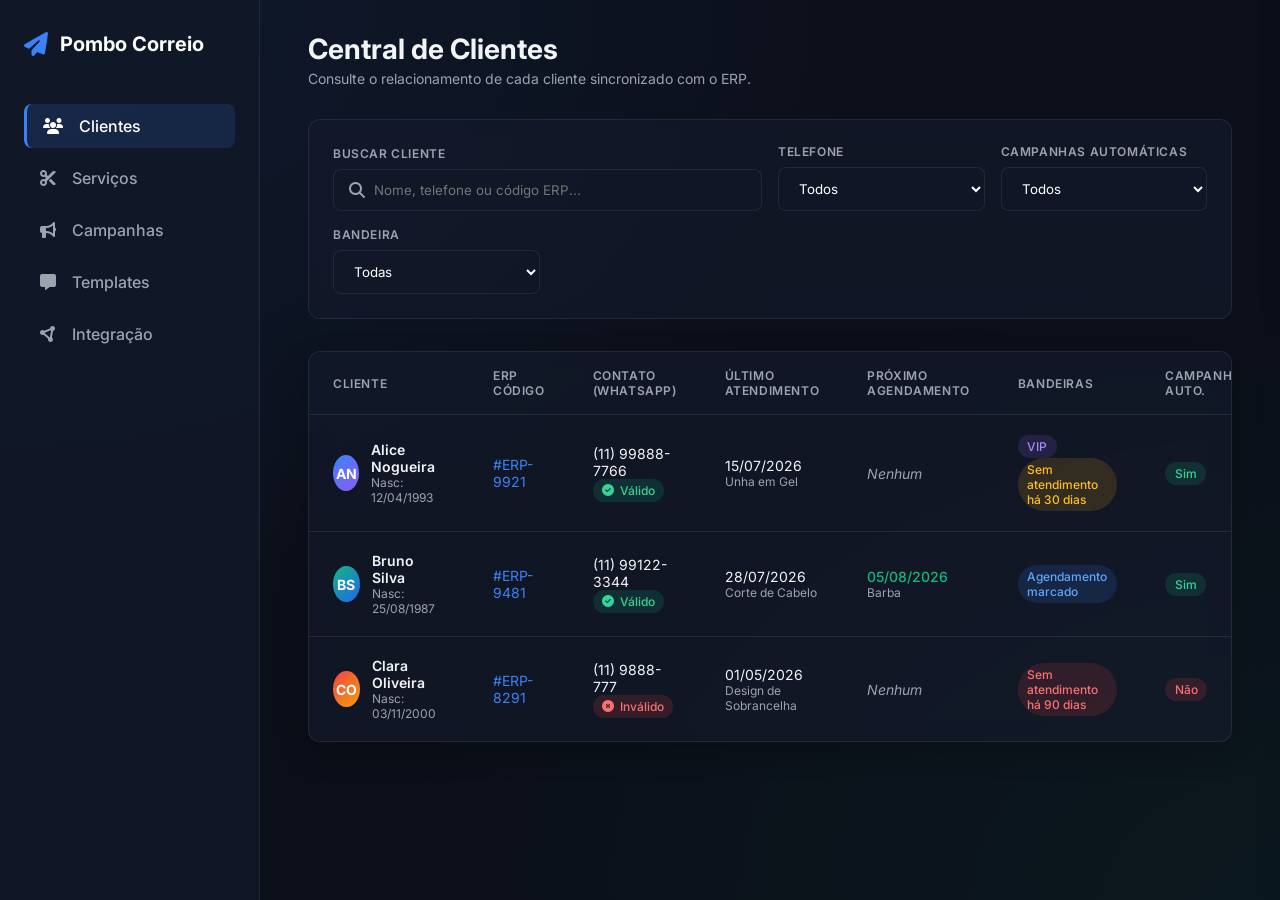
==== prototype.html @ d73f650d "feat: adiciona prototipo interativo da pagina de clientes" ====
<!DOCTYPE html>
<html lang="pt-BR">
<head>
    <meta charset="UTF-8">
    <meta name="viewport" content="width=device-width, initial-scale=1.0">
    <title>Pombo Correio - Clientes</title>
    <!-- Google Fonts: Inter -->
    <link rel="preconnect" href="https://fonts.googleapis.com">
    <link rel="preconnect" href="https://fonts.gstatic.com" crossorigin>
    <link href="https://fonts.googleapis.com/css2?family=Inter:wght@300;400;500;600;700&display=swap" rel="stylesheet">
    <!-- FontAwesome for Icons -->
    <link rel="stylesheet" href="https://cdnjs.cloudflare.com/ajax/libs/font-awesome/6.4.0/css/all.min.css">
    
    <style>
        :root {
            --bg-color: #0b0f19;
            --card-bg: rgba(22, 28, 45, 0.6);
            --card-border: rgba(255, 255, 255, 0.08);
            --text-primary: #f3f4f6;
            --text-secondary: #9ca3af;
            --accent-color: #3b82f6;
            --accent-hover: #2563eb;
            --success-color: #10b981;
            --warning-color: #f59e0b;
            --danger-color: #ef4444;
            --sidebar-width: 260px;
        }

        * {
            margin: 0;
            padding: 0;
            box-sizing: border-box;
            font-family: 'Inter', sans-serif;
        }

        body {
            background-color: var(--bg-color);
            color: var(--text-primary);
            min-height: 100vh;
            display: flex;
            overflow-x: hidden;
            background-image: 
                radial-gradient(at 0% 0%, rgba(59, 130, 246, 0.1) 0px, transparent 50%),
                radial-gradient(at 100% 100%, rgba(16, 185, 129, 0.05) 0px, transparent 50%);
        }

        /* Sidebar Styling */
        aside {
            width: var(--sidebar-width);
            background: rgba(17, 24, 39, 0.95);
            border-right: 1px solid var(--card-border);
            display: flex;
            flex-direction: column;
            padding: 2rem 1.5rem;
            position: fixed;
            height: 100vh;
            z-index: 100;
        }

        .logo {
            display: flex;
            align-items: center;
            gap: 0.75rem;
            font-size: 1.25rem;
            font-weight: 700;
            color: #fff;
            margin-bottom: 3rem;
        }

        .logo i {
            color: var(--accent-color);
            font-size: 1.5rem;
            animation: float 3s ease-in-out infinite;
        }

        @keyframes float {
            0%, 100% { transform: translateY(0); }
            50% { transform: translateY(-5px); }
        }

        .menu-items {
            list-style: none;
            display: flex;
            flex-direction: column;
            gap: 0.5rem;
        }

        .menu-items li a {
            display: flex;
            align-items: center;
            gap: 1rem;
            color: var(--text-secondary);
            text-decoration: none;
            padding: 0.75rem 1rem;
            border-radius: 8px;
            font-weight: 500;
            transition: all 0.3s ease;
        }

        .menu-items li.active a, .menu-items li a:hover {
            color: #fff;
            background: rgba(59, 130, 246, 0.15);
            border-left: 3px solid var(--accent-color);
        }

        /* Main Content Styling */
        main {
            margin-left: var(--sidebar-width);
            flex: 1;
            padding: 2rem 3rem;
            max-width: 1600px;
            width: calc(100% - var(--sidebar-width));
        }

        header {
            display: flex;
            justify-content: space-between;
            align-items: center;
            margin-bottom: 2rem;
        }

        h1 {
            font-size: 1.75rem;
            font-weight: 700;
        }

        .subtitle {
            font-size: 0.875rem;
            color: var(--text-secondary);
            margin-top: 0.25rem;
        }

        /* Dashboard Cards / Filters */
        .filter-section {
            background: var(--card-bg);
            border: 1px solid var(--card-border);
            border-radius: 12px;
            padding: 1.5rem;
            margin-bottom: 2rem;
            backdrop-filter: blur(10px);
        }

        .filter-grid {
            display: grid;
            grid-template-columns: repeat(auto-fit, minmax(200px, 1fr));
            gap: 1rem;
            align-items: end;
        }

        .form-group {
            display: flex;
            flex-direction: column;
            gap: 0.5rem;
        }

        .form-group label {
            font-size: 0.75rem;
            font-weight: 600;
            color: var(--text-secondary);
            text-transform: uppercase;
            letter-spacing: 0.05em;
        }

        .search-input {
            position: relative;
        }

        .search-input i {
            position: absolute;
            left: 1rem;
            top: 50%;
            transform: translateY(-50%);
            color: var(--text-secondary);
        }

        .search-input input {
            padding-left: 2.5rem;
        }

        input, select {
            width: 100%;
            background: rgba(17, 24, 39, 0.6);
            border: 1px solid var(--card-border);
            color: #fff;
            padding: 0.75rem 1rem;
            border-radius: 8px;
            outline: none;
            transition: border-color 0.3s;
        }

        input:focus, select:focus {
            border-color: var(--accent-color);
        }

        /* Client Table */
        .table-container {
            background: var(--card-bg);
            border: 1px solid var(--card-border);
            border-radius: 12px;
            overflow: hidden;
            backdrop-filter: blur(10px);
            box-shadow: 0 10px 30px rgba(0, 0, 0, 0.2);
            transition: all 0.3s ease;
        }

        table {
            width: 100%;
            border-collapse: collapse;
            text-align: left;
        }

        th {
            background: rgba(17, 24, 39, 0.4);
            padding: 1rem 1.5rem;
            font-size: 0.75rem;
            font-weight: 600;
            color: var(--text-secondary);
            text-transform: uppercase;
            letter-spacing: 0.05em;
            border-bottom: 1px solid var(--card-border);
        }

        td {
            padding: 1.25rem 1.5rem;
            border-bottom: 1px solid var(--card-border);
            font-size: 0.875rem;
            vertical-align: middle;
        }

        tr:last-child td {
            border-bottom: none;
        }

        tr.clickable-row {
            cursor: pointer;
            transition: background 0.2s;
        }

        tr.clickable-row:hover {
            background: rgba(255, 255, 255, 0.02);
        }

        .client-name-cell {
            display: flex;
            align-items: center;
            gap: 0.75rem;
        }

        .avatar {
            width: 36px;
            height: 36px;
            border-radius: 50%;
            background: linear-gradient(135deg, var(--accent-color), #8b5cf6);
            display: flex;
            align-items: center;
            justify-content: center;
            font-weight: 700;
            color: #fff;
            font-size: 0.875rem;
        }

        /* Badges */
        .badge {
            display: inline-flex;
            align-items: center;
            gap: 0.35rem;
            padding: 0.25rem 0.6rem;
            border-radius: 9999px;
            font-size: 0.75rem;
            font-weight: 500;
        }

        .badge-success { background: rgba(16, 185, 129, 0.15); color: #34d399; }
        .badge-warning { background: rgba(245, 158, 11, 0.15); color: #fbbf24; }
        .badge-danger { background: rgba(239, 68, 68, 0.15); color: #f87171; }
        .badge-info { background: rgba(59, 130, 246, 0.15); color: #60a5fa; }
        .badge-purple { background: rgba(139, 92, 246, 0.15); color: #a78bfa; }

        /* Detail View / Panel Overlay */
        .detail-overlay {
            position: fixed;
            top: 0;
            right: -800px;
            width: 750px;
            height: 100vh;
            background: rgba(15, 23, 42, 0.98);
            border-left: 1px solid var(--card-border);
            box-shadow: -10px 0 40px rgba(0, 0, 0, 0.5);
            z-index: 200;
            transition: right 0.4s cubic-bezier(0.16, 1, 0.3, 1);
            display: flex;
            flex-direction: column;
            backdrop-filter: blur(15px);
        }

        .detail-overlay.open {
            right: 0;
        }

        .detail-header {
            padding: 2rem;
            border-bottom: 1px solid var(--card-border);
            display: flex;
            justify-content: space-between;
            align-items: flex-start;
        }

        .close-btn {
            background: none;
            border: none;
            color: var(--text-secondary);
            font-size: 1.5rem;
            cursor: pointer;
            transition: color 0.3s;
        }

        .close-btn:hover {
            color: #fff;
        }

        .detail-body {
            flex: 1;
            overflow-y: auto;
            padding: 2rem;
            display: flex;
            flex-direction: column;
            gap: 2rem;
        }

        /* Detail layout blocks */
        .card-grid-2 {
            display: grid;
            grid-template-columns: 1fr 1fr;
            gap: 1rem;
        }

        .detail-card {
            background: rgba(255, 255, 255, 0.02);
            border: 1px solid var(--card-border);
            border-radius: 10px;
            padding: 1.25rem;
        }

        .detail-card h3 {
            font-size: 0.875rem;
            color: var(--text-secondary);
            margin-bottom: 0.75rem;
            text-transform: uppercase;
            letter-spacing: 0.05em;
            display: flex;
            align-items: center;
            gap: 0.5rem;
        }

        .detail-card .value {
            font-size: 1.1rem;
            font-weight: 600;
        }

        .detail-card .sub-value {
            font-size: 0.8rem;
            color: var(--text-secondary);
            margin-top: 0.25rem;
        }

        /* Timeline styling */
        .timeline {
            position: relative;
            padding-left: 2rem;
            margin-top: 1rem;
        }

        .timeline::before {
            content: '';
            position: absolute;
            left: 7px;
            top: 0;
            bottom: 0;
            width: 2px;
            background: var(--card-border);
        }

        .timeline-item {
            position: relative;
            margin-bottom: 1.5rem;
        }

        .timeline-item::before {
            content: '';
            position: absolute;
            left: -29px;
            top: 4px;
            width: 16px;
            height: 16px;
            border-radius: 50%;
            background: var(--bg-color);
            border: 3px solid var(--accent-color);
        }

        .timeline-item.erp::before {
            border-color: var(--success-color);
        }

        .timeline-item.whatsapp::before {
            border-color: #25d366;
        }

        .timeline-time {
            font-size: 0.75rem;
            color: var(--text-secondary);
            margin-bottom: 0.25rem;
        }

        .timeline-title {
            font-size: 0.875rem;
            font-weight: 600;
        }

        .timeline-desc {
            font-size: 0.825rem;
            color: var(--text-secondary);
            margin-top: 0.25rem;
        }

        /* Switch for settings */
        .switch-container {
            display: flex;
            align-items: center;
            justify-content: space-between;
            background: rgba(59, 130, 246, 0.05);
            border: 1px solid rgba(59, 130, 246, 0.2);
            padding: 1rem;
            border-radius: 8px;
        }

        .switch {
            position: relative;
            display: inline-block;
            width: 50px;
            height: 26px;
        }

        .switch input {
            opacity: 0;
            width: 0;
            height: 0;
        }

        .slider {
            position: absolute;
            cursor: pointer;
            top: 0;
            left: 0;
            right: 0;
            bottom: 0;
            background-color: rgba(255, 255, 255, 0.2);
            transition: .4s;
            border-radius: 34px;
        }

        .slider:before {
            position: absolute;
            content: "";
            height: 18px;
            width: 18px;
            left: 4px;
            bottom: 4px;
            background-color: white;
            transition: .4s;
            border-radius: 50%;
        }

        input:checked + .slider {
            background-color: var(--accent-color);
        }

        input:checked + .slider:before {
            transform: translateX(24px);
        }

        /* Manual Flag Tag Area */
        .flag-tag-container {
            display: flex;
            flex-wrap: wrap;
            gap: 0.5rem;
            margin-top: 0.5rem;
        }

        .flag-tag {
            background: rgba(255, 255, 255, 0.05);
            border: 1px solid var(--card-border);
            border-radius: 4px;
            padding: 0.25rem 0.5rem;
            font-size: 0.75rem;
            display: flex;
            align-items: center;
            gap: 0.35rem;
        }

        .flag-tag button {
            background: none;
            border: none;
            color: var(--text-secondary);
            cursor: pointer;
        }

        .flag-tag button:hover {
            color: var(--danger-color);
        }

        .add-flag-btn {
            background: transparent;
            border: 1px dashed var(--accent-color);
            color: var(--accent-color);
            padding: 0.25rem 0.5rem;
            border-radius: 4px;
            font-size: 0.75rem;
            cursor: pointer;
            transition: all 0.3s;
        }

        .add-flag-btn:hover {
            background: rgba(59, 130, 246, 0.1);
        }

        /* Overlay blur filter backdrop when open */
        .backdrop {
            position: fixed;
            top: 0;
            left: 0;
            width: 100vw;
            height: 100vh;
            background: rgba(0, 0, 0, 0.5);
            backdrop-filter: blur(4px);
            z-index: 150;
            display: none;
        }

        .backdrop.active {
            display: block;
        }

        /* Modal encerramento de campanha */
        .modal {
            position: fixed;
            top: 50%;
            left: 50%;
            transform: translate(-50%, -50%) scale(0.9);
            background: #111827;
            border: 1px solid var(--card-border);
            border-radius: 12px;
            padding: 2rem;
            width: 450px;
            z-index: 300;
            display: none;
            box-shadow: 0 20px 50px rgba(0,0,0,0.5);
            transition: all 0.3s ease;
        }

        .modal.open {
            display: block;
            transform: translate(-50%, -50%) scale(1);
        }

        .modal-buttons {
            display: flex;
            justify-content: flex-end;
            gap: 1rem;
            margin-top: 1.5rem;
        }

        .btn {
            padding: 0.6rem 1.2rem;
            border-radius: 6px;
            font-weight: 500;
            cursor: pointer;
            border: none;
        }

        .btn-secondary {
            background: rgba(255,255,255,0.05);
            color: #fff;
        }

        .btn-primary {
            background: var(--accent-color);
            color: #fff;
        }

        .btn-primary:hover {
            background: var(--accent-hover);
        }

        .btn-danger {
            background: var(--danger-color);
            color: #fff;
        }
    </style>
</head>
<body>

    <!-- SIDEBAR -->
    <aside>
        <div class="logo">
            <i class="fa-solid fa-paper-plane"></i>
            <span>Pombo Correio</span>
        </div>
        <ul class="menu-items">
            <li class="active"><a href="#"><i class="fa-solid fa-users"></i>Clientes</a></li>
            <li><a href="#"><i class="fa-solid fa-cut"></i>Serviços</a></li>
            <li><a href="#"><i class="fa-solid fa-bullhorn"></i>Campanhas</a></li>
            <li><a href="#"><i class="fa-solid fa-message"></i>Templates</a></li>
            <li><a href="#"><i class="fa-solid fa-circle-nodes"></i>Integração</a></li>
        </ul>
    </aside>

    <!-- MAIN BODY -->
    <main>
        <header>
            <div>
                <h1>Central de Clientes</h1>
                <div class="subtitle">Consulte o relacionamento de cada cliente sincronizado com o ERP.</div>
            </div>
        </header>

        <!-- FILTERS -->
        <section class="filter-section">
            <div class="filter-grid">
                <div class="form-group" style="grid-column: span 2;">
                    <label>Buscar Cliente</label>
                    <div class="search-input">
                        <i class="fa-solid fa-magnifying-glass"></i>
                        <input type="text" id="searchInput" placeholder="Nome, telefone ou código ERP..." onkeyup="filterTable()">
                    </div>
                </div>
                <div class="form-group">
                    <label>Telefone</label>
                    <select id="phoneFilter" onchange="filterTable()">
                        <option value="all">Todos</option>
                        <option value="valid">Válido</option>
                        <option value="invalid">Formato inválido</option>
                        <option value="missing">Ausente</option>
                    </select>
                </div>
                <div class="form-group">
                    <label>Campanhas Automáticas</label>
                    <select id="campaignsFilter" onchange="filterTable()">
                        <option value="all">Todos</option>
                        <option value="allow">Sim (Autorizado)</option>
                        <option value="block">Não (Bloqueado)</option>
                    </select>
                </div>
                <div class="form-group">
                    <label>Bandeira</label>
                    <select id="tagFilter" onchange="filterTable()">
                        <option value="all">Todas</option>
                        <option value="VIP">VIP (Manual)</option>
                        <option value="Agendamento marcado">Agendamento marcado</option>
                        <option value="Sem atendimento há 30 dias">Inativo (30 dias)</option>
                        <option value="Sem atendimento há 90 dias">Inativo (90 dias)</option>
                    </select>
                </div>
            </div>
        </section>

        <!-- TABLE -->
        <section class="table-container">
            <table>
                <thead>
                    <tr>
                        <th>Cliente</th>
                        <th>ERP Código</th>
                        <th>Contato (WhatsApp)</th>
                        <th>Último Atendimento</th>
                        <th>Próximo Agendamento</th>
                        <th>Bandeiras</th>
                        <th>Campanhas Auto.</th>
                    </tr>
                </thead>
                <tbody id="clientTableBody">
                    <!-- Client Row 1 -->
                    <tr class="clickable-row" onclick="openDetails('c1')" data-phone="valid" data-campaigns="allow" data-tags="VIP,Sem atendimento há 30 dias">
                        <td>
                            <div class="client-name-cell">
                                <div class="avatar">AN</div>
                                <div>
                                    <div style="font-weight: 600;">Alice Nogueira</div>
                                    <div style="font-size: 0.75rem; color: var(--text-secondary);">Nasc: 12/04/1993</div>
                                </div>
                            </div>
                        </td>
                        <td><code style="color: var(--accent-color);">#ERP-9921</code></td>
                        <td>
                            <div>(11) 99888-7766</div>
                            <span class="badge badge-success"><i class="fa-solid fa-circle-check"></i> Válido</span>
                        </td>
                        <td>
                            <div>15/07/2026</div>
                            <div style="font-size: 0.75rem; color: var(--text-secondary);">Unha em Gel</div>
                        </td>
                        <td>
                            <span style="color: var(--text-secondary); font-style: italic;">Nenhum</span>
                        </td>
                        <td>
                            <span class="badge badge-purple">VIP</span>
                            <span class="badge badge-warning">Sem atendimento há 30 dias</span>
                        </td>
                        <td>
                            <span class="badge badge-success">Sim</span>
                        </td>
                    </tr>

                    <!-- Client Row 2 -->
                    <tr class="clickable-row" onclick="openDetails('c2')" data-phone="valid" data-campaigns="allow" data-tags="Agendamento marcado">
                        <td>
                            <div class="client-name-cell">
                                <div class="avatar" style="background: linear-gradient(135deg, var(--success-color), #2563eb);">BS</div>
                                <div>
                                    <div style="font-weight: 600;">Bruno Silva</div>
                                    <div style="font-size: 0.75rem; color: var(--text-secondary);">Nasc: 25/08/1987</div>
                                </div>
                            </div>
                        </td>
                        <td><code style="color: var(--accent-color);">#ERP-9481</code></td>
                        <td>
                            <div>(11) 99122-3344</div>
                            <span class="badge badge-success"><i class="fa-solid fa-circle-check"></i> Válido</span>
                        </td>
                        <td>
                            <div>28/07/2026</div>
                            <div style="font-size: 0.75rem; color: var(--text-secondary);">Corte de Cabelo</div>
                        </td>
                        <td>
                            <div style="font-weight: 500; color: var(--success-color);">05/08/2026</div>
                            <div style="font-size: 0.75rem; color: var(--text-secondary);">Barba</div>
                        </td>
                        <td>
                            <span class="badge badge-info">Agendamento marcado</span>
                        </td>
                        <td>
                            <span class="badge badge-success">Sim</span>
                        </td>
                    </tr>

                    <!-- Client Row 3 -->
                    <tr class="clickable-row" onclick="openDetails('c3')" data-phone="invalid" data-campaigns="block" data-tags="Sem atendimento há 90 dias">
                        <td>
                            <div class="client-name-cell">
                                <div class="avatar" style="background: linear-gradient(135deg, var(--danger-color), #f59e0b);">CO</div>
                                <div>
                                    <div style="font-weight: 600;">Clara Oliveira</div>
                                    <div style="font-size: 0.75rem; color: var(--text-secondary);">Nasc: 03/11/2000</div>
                                </div>
                            </div>
                        </td>
                        <td><code style="color: var(--accent-color);">#ERP-8291</code></td>
                        <td>
                            <div>(11) 9888-777</div>
                            <span class="badge badge-danger"><i class="fa-solid fa-circle-xmark"></i> Inválido</span>
                        </td>
                        <td>
                            <div>01/05/2026</div>
                            <div style="font-size: 0.75rem; color: var(--text-secondary);">Design de Sobrancelha</div>
                        </td>
                        <td>
                            <span style="color: var(--text-secondary); font-style: italic;">Nenhum</span>
                        </td>
                        <td>
                            <span class="badge badge-danger">Sem atendimento há 90 dias</span>
                        </td>
                        <td>
                            <span class="badge badge-danger">Não</span>
                        </td>
                    </tr>
                </tbody>
            </table>
        </section>
    </main>

    <!-- BACKDROP FOR DETAILS PANEL -->
    <div class="backdrop" id="panelBackdrop" onclick="closeDetails()"></div>

    <!-- DETAIL PANEL (CLIENT SHEET) -->
    <div class="detail-overlay" id="detailOverlay">
        <div class="detail-header">
            <div>
                <span class="badge badge-info" id="detailErpCode" style="margin-bottom: 0.5rem; font-family: monospace;">#ERP-9921</span>
                <h2 id="detailName" style="font-size: 1.5rem; font-weight: 700; color: #fff;">Alice Nogueira</h2>
                <div style="display: flex; gap: 1rem; align-items: center; margin-top: 0.5rem;">
                    <span id="detailPhoneContainer">
                        <i class="fa-solid fa-phone" style="color: var(--text-secondary); font-size: 0.85rem; margin-right: 0.25rem;"></i>
                        <span id="detailPhone" style="font-size: 0.875rem;">(11) 99888-7766</span>
                    </span>
                    <span id="detailPhoneStatus" class="badge badge-success">Válido</span>
                </div>
            </div>
            <button class="close-btn" onclick="closeDetails()">&times;</button>
        </div>

        <div class="detail-body">
            <!-- Settings Block -->
            <div class="switch-container">
                <div>
                    <div style="font-weight: 600;">Receber campanhas automáticas</div>
                    <div style="font-size: 0.75rem; color: var(--text-secondary);">Se desativado, o cliente é removido e bloqueado de qualquer campanha.</div>
                </div>
                <label class="switch">
                    <input type="checkbox" id="allowCampaignsSwitch" onchange="toggleCampaignsPermission()">
                    <span class="slider"></span>
                </label>
            </div>

            <!-- Profile Info Grid -->
            <div class="card-grid-2">
                <div class="detail-card">
                    <h3><i class="fa-regular fa-envelope"></i> E-mail</h3>
                    <div class="value" id="detailEmail" style="font-size: 0.95rem;">alice@email.com</div>
                </div>
                <div class="detail-card">
                    <h3><i class="fa-regular fa-calendar"></i> Nascimento</h3>
                    <div class="value" id="detailBirthDate">12/04/1993</div>
                </div>
            </div>

            <!-- Relationship Summary -->
            <div class="detail-card">
                <h3><i class="fa-solid fa-chart-line"></i> Resumo de Relacionamento</h3>
                <div class="card-grid-2" style="margin-top: 0.5rem;">
                    <div>
                        <div class="sub-value">Último Atendimento</div>
                        <div class="value" id="detailLastService" style="font-size: 1rem; margin-top: 0.25rem;">15/07/2026</div>
                        <div class="sub-value" id="detailLastServiceName">Unha em Gel</div>
                    </div>
                    <div>
                        <div class="sub-value">Próximo Agendamento</div>
                        <div class="value" id="detailNextAppointment" style="font-size: 1rem; margin-top: 0.25rem; color: var(--success-color);">Nenhum</div>
                    </div>
                </div>
            </div>

            <!-- Flags (Bandeiras) -->
            <div class="detail-card">
                <h3><i class="fa-solid fa-tags"></i> Bandeiras Aplicadas</h3>
                <div style="margin-top: 0.5rem;">
                    <div class="sub-value">Automáticas (calculadas pelo ERP)</div>
                    <div class="flag-tag-container" id="automaticFlagsContainer" style="margin-top: 0.25rem; margin-bottom: 0.75rem;">
                        <!-- Auto tags go here -->
                    </div>
                    <div class="sub-value">Manuais (gerenciadas pelo painel)</div>
                    <div class="flag-tag-container" style="margin-top: 0.25rem;">
                        <span id="manualFlagsContainer" style="display: inline-flex; gap: 0.5rem; flex-wrap: wrap;">
                            <!-- Manual tags go here -->
                        </span>
                        <button class="add-flag-btn" onclick="addManualFlagPrompt()">+ Adicionar</button>
                    </div>
                </div>
            </div>

            <!-- Active & Finished Campaigns -->
            <div class="detail-card">
                <h3><i class="fa-solid fa-bullhorn"></i> Campanhas e Automações</h3>
                <div style="margin-top: 0.75rem;">
                    <div style="font-size: 0.8rem; font-weight: 600; color: var(--text-secondary); margin-bottom: 0.5rem;">EM ANDAMENTO</div>
                    <div id="activeCampaignsList">
                        <!-- Campaign elements -->
                    </div>

                    <div style="font-size: 0.8rem; font-weight: 600; color: var(--text-secondary); margin-top: 1.25rem; margin-bottom: 0.5rem;">HISTÓRICO / ENCERRADAS</div>
                    <div id="finishedCampaignsList">
                        <!-- Finished campaigns -->
                    </div>
                </div>
            </div>

            <!-- Timeline -->
            <div class="detail-card">
                <h3><i class="fa-solid fa-clock-rotate-left"></i> Timeline de Eventos</h3>
                <div class="timeline" id="timelineContainer">
                    <!-- Timeline items go here -->
                </div>
            </div>
            
            <!-- Sync Metadata -->
            <div style="text-align: center; color: var(--text-secondary); font-size: 0.75rem; margin-top: 1rem; border-top: 1px solid var(--card-border); padding-top: 1rem;">
                <i class="fa-solid fa-arrows-rotate"></i> Dados sincronizados do ERP em: <span id="detailSyncTime">28/07/2026 às 14:30</span>
            </div>
        </div>
    </div>

    <!-- STOP CAMPAIGN MODAL (REASON) -->
    <div class="modal" id="campaignStopModal">
        <h3 style="margin-bottom: 0.5rem;"><i class="fa-solid fa-circle-exclamation" style="color: var(--danger-color);"></i> Encerrar Participação</h3>
        <p style="font-size: 0.85rem; color: var(--text-secondary); margin-bottom: 1rem;">Informe o motivo para interromper a participação do cliente nesta campanha:</p>
        
        <div class="form-group" style="margin-bottom: 1rem;">
            <label>Motivo</label>
            <select id="stopReasonSelect" onchange="toggleOtherReasonInput()">
                <option value="Cliente solicitou interrupção">Cliente solicitou interrupção</option>
                <option value="Contato realizado por outro canal">Contato realizado por outro canal</option>
                <option value="Campanha não se aplica mais">Campanha não se aplica mais</option>
                <option value="Cadastro incorreto no ERP">Cadastro incorreto no ERP</option>
                <option value="Outro">Outro motivo...</option>
            </select>
        </div>

        <div class="form-group" id="otherReasonGroup" style="display: none; margin-bottom: 1rem;">
            <label>Especifique o Motivo</label>
            <input type="text" id="otherReasonInput" placeholder="Descreva brevemente o motivo...">
        </div>

        <div class="modal-buttons">
            <button class="btn btn-secondary" onclick="closeStopCampaignModal()">Cancelar</button>
            <button class="btn btn-danger" onclick="confirmStopCampaign()">Encerrar Participação</button>
        </div>
    </div>

    <script>
        // Mock Database of Clients for Details View
        const clientsData = {
            c1: {
                id: 'c1',
                name: 'Alice Nogueira',
                erpCode: '#ERP-9921',
                phone: '(11) 99888-7766',
                phoneStatus: 'valid',
                email: 'alice.nogueira@gmail.com',
                birthDate: '12/04/1993',
                allowCampaigns: true,
                lastService: '15/07/2026',
                lastServiceName: 'Unha em Gel',
                nextAppointment: null,
                automaticFlags: ['Sem atendimento há 30 dias'],
                manualFlags: ['VIP'],
                syncTime: '02/08/2026 às 12:00',
                activeCampaigns: [
                    { id: 'camp1', name: 'Pós-venda Unha', step: '2 de 3', nextAction: 'Lembrete de retorno', scheduledAt: '03/08/2026 às 10:00' }
                ],
                finishedCampaigns: [
                    { name: 'Boas-vindas VIP', enteredAt: '01/01/2026', finishedAt: '15/01/2026', reasonType: 'automático', reason: 'Fluxo concluído com sucesso' }
                ],
                timeline: [
                    { time: '02/08/2026 12:00', type: 'erp', title: 'Cliente sincronizado', desc: 'Dados importados do ERP.' },
                    { time: '01/08/2026 10:00', type: 'whatsapp', title: 'Mensagem Enviada (Campanha Pós-venda)', desc: 'Template: Agradecimento Unha em Gel.' },
                    { time: '15/07/2026 15:30', type: 'erp', title: 'Serviço Realizado', desc: 'Atendimento de Unha em Gel concluído com sucesso.' }
                ]
            },
            c2: {
                id: 'c2',
                name: 'Bruno Silva',
                erpCode: '#ERP-9481',
                phone: '(11) 99122-3344',
                phoneStatus: 'valid',
                email: 'bruno.silva@outlook.com',
                birthDate: '25/08/1987',
                allowCampaigns: true,
                lastService: '28/07/2026',
                lastServiceName: 'Corte de Cabelo',
                nextAppointment: '05/08/2026 às 14:00 (Barba)',
                automaticFlags: ['Agendamento marcado'],
                manualFlags: ['Atendimento especial'],
                syncTime: '02/08/2026 às 14:30',
                activeCampaigns: [],
                finishedCampaigns: [
                    { name: 'Pós-venda Cabelo', enteredAt: '28/07/2026', finishedAt: '29/07/2026', reasonType: 'automático', reason: 'Novo agendamento identificado (Barba)' }
                ],
                timeline: [
                    { time: '29/07/2026 09:00', type: 'pombo', title: 'Participação encerrada automaticamente', desc: 'Campanha: Pós-venda Cabelo. Motivo: Novo agendamento identificado.' },
                    { time: '28/07/2026 18:00', type: 'erp', title: 'Novo Agendamento Criado', desc: 'Barba agendado para 05/08/2026 às 14:00.' },
                    { time: '28/07/2026 17:30', type: 'erp', title: 'Serviço Realizado', desc: 'Corte de Cabelo finalizado.' }
                ]
            },
            c3: {
                id: 'c3',
                name: 'Clara Oliveira',
                erpCode: '#ERP-8291',
                phone: '(11) 9888-777',
                phoneStatus: 'invalid',
                email: 'clara@bol.com.br',
                birthDate: '03/11/2000',
                allowCampaigns: false,
                lastService: '01/05/2026',
                lastServiceName: 'Design de Sobrancelha',
                nextAppointment: null,
                automaticFlags: ['Sem atendimento há 90 dias'],
                manualFlags: [],
                syncTime: '02/08/2026 às 08:15',
                activeCampaigns: [],
                finishedCampaigns: [
                    { name: 'Reativação 90 dias', enteredAt: '30/07/2026', finishedAt: '31/07/2026', reasonType: 'automático', reason: 'Campanhas automáticas desativadas para o cliente' },
                    { name: 'Pós-venda Sobrancelha', enteredAt: '01/05/2026', finishedAt: '02/05/2026', reasonType: 'automático', reason: 'Telefone inválido' }
                ],
                timeline: [
                    { time: '31/07/2026 16:22', type: 'pombo', title: 'Campanhas automáticas bloqueadas', desc: 'O administrador alterou a permissão para Não.' },
                    { time: '30/07/2026 08:00', type: 'pombo', title: 'Entrada em Campanha', desc: 'Entrou na campanha: Reativação 90 dias.' },
                    { time: '02/05/2026 09:00', type: 'pombo', title: 'Falha no envio de mensagem', desc: 'Erro: Formato de número inválido. Participação encerrada.' }
                ]
            }
        };

        let currentActiveClientId = null;
        let selectedCampaignToStop = null;

        // Open Client Details Panel
        function openDetails(clientId) {
            currentActiveClientId = clientId;
            const client = clientsData[clientId];

            document.getElementById('detailErpCode').textContent = client.erpCode;
            document.getElementById('detailName').textContent = client.name;
            document.getElementById('detailPhone').textContent = client.phone;
            document.getElementById('detailEmail').textContent = client.email || 'Não informado';
            document.getElementById('detailBirthDate').textContent = client.birthDate;
            document.getElementById('detailLastService').textContent = client.lastService;
            document.getElementById('detailLastServiceName').textContent = client.lastServiceName;
            document.getElementById('detailNextAppointment').textContent = client.nextAppointment || 'Nenhum agendamento futuro';
            document.getElementById('detailNextAppointment').style.color = client.nextAppointment ? 'var(--success-color)' : 'var(--text-secondary)';
            document.getElementById('detailSyncTime').textContent = client.syncTime;

            // Handle Phone Status Badge
            const statusBadge = document.getElementById('detailPhoneStatus');
            statusBadge.className = 'badge';
            if (client.phoneStatus === 'valid') {
                statusBadge.classList.add('badge-success');
                statusBadge.innerHTML = '<i class="fa-solid fa-circle-check"></i> Válido';
            } else if (client.phoneStatus === 'invalid') {
                statusBadge.classList.add('badge-danger');
                statusBadge.innerHTML = '<i class="fa-solid fa-circle-xmark"></i> Inválido';
            } else {
                statusBadge.classList.add('badge-warning');
                statusBadge.innerHTML = 'Ausente';
            }

            // Set Checkbox Switch for automatic campaigns
            document.getElementById('allowCampaignsSwitch').checked = client.allowCampaigns;

            // Render Automatic Tags
            const autoTagsContainer = document.getElementById('automaticFlagsContainer');
            autoTagsContainer.innerHTML = '';
            client.automaticFlags.forEach(flag => {
                const badge = document.createElement('span');
                badge.className = flag.includes('30') || flag.includes('90') ? 'badge badge-warning' : 'badge badge-info';
                badge.innerHTML = `<i class="fa-solid fa-robot"></i> ${flag}`;
                autoTagsContainer.appendChild(badge);
            });

            // Render Manual Tags
            renderManualTags(client);

            // Render Campaigns lists
            renderCampaigns(client);

            // Render Timeline
            renderTimeline(client);

            // Open Overlay Panel
            document.getElementById('detailOverlay').classList.add('open');
            document.getElementById('panelBackdrop').classList.add('active');
        }

        function closeDetails() {
            document.getElementById('detailOverlay').classList.remove('open');
            document.getElementById('panelBackdrop').classList.remove('active');
            currentActiveClientId = null;
        }

        // Render Manual Tags Helper
        function renderManualTags(client) {
            const manualContainer = document.getElementById('manualFlagsContainer');
            manualContainer.innerHTML = '';
            if (client.manualFlags.length === 0) {
                manualContainer.innerHTML = '<span style="font-size: 0.75rem; color: var(--text-secondary); font-style: italic;">Nenhuma bandeira manual</span>';
            } else {
                client.manualFlags.forEach(flag => {
                    const tag = document.createElement('span');
                    tag.className = 'flag-tag';
                    tag.innerHTML = `
                        <i class="fa-solid fa-tag" style="color: var(--accent-color);"></i> ${flag}
                        <button onclick="removeManualFlag('${flag}')">&times;</button>
                    `;
                    manualContainer.appendChild(tag);
                });
            }
        }

        // Add Manual Flag Prompt
        function addManualFlagPrompt() {
            const flagName = prompt("Digite o nome da nova bandeira manual (ex: VIP, Pendente, Reclamante):");
            if (flagName && flagName.trim() !== '') {
                const client = clientsData[currentActiveClientId];
                if (!client.manualFlags.includes(flagName.trim())) {
                    client.manualFlags.push(flagName.trim());
                    // Add event to timeline
                    const now = new Date();
                    client.timeline.unshift({
                        time: now.toLocaleDateString('pt-BR') + ' ' + now.toLocaleTimeString('pt-BR', {hour: '2-digit', minute:'2-digit'}),
                        type: 'pombo',
                        title: 'Bandeira manual atribuída',
                        desc: `Bandeira "${flagName}" foi adicionada manualmente.`
                    });
                    renderManualTags(client);
                    renderTimeline(client);
                    updateMainTableTags(currentActiveClientId);
                }
            }
        }

        // Remove Manual Flag
        function removeManualFlag(flag) {
            const client = clientsData[currentActiveClientId];
            client.manualFlags = client.manualFlags.filter(f => f !== flag);
            
            const now = new Date();
            client.timeline.unshift({
                time: now.toLocaleDateString('pt-BR') + ' ' + now.toLocaleTimeString('pt-BR', {hour: '2-digit', minute:'2-digit'}),
                type: 'pombo',
                title: 'Bandeira manual removida',
                desc: `Bandeira "${flag}" foi removida manualmente.`
            });
            
            renderManualTags(client);
            renderTimeline(client);
            updateMainTableTags(currentActiveClientId);
        }

        // Sync main table rows tags with data changes
        function updateMainTableTags(clientId) {
            // Re-render table cell labels
            const client = clientsData[clientId];
            const rows = document.querySelectorAll('#clientTableBody tr');
            rows.forEach(row => {
                if (row.getAttribute('onclick').includes(clientId)) {
                    // Update dataset tags
                    const allTags = [...client.automaticFlags, ...client.manualFlags];
                    row.setAttribute('data-tags', allTags.join(','));
                    
                    // Find Tag cell (6th cell, index 5)
                    const cells = row.getElementsByTagName('td');
                    if (cells.length > 5) {
                        cells[5].innerHTML = '';
                        client.manualFlags.forEach(f => {
                            cells[5].innerHTML += `<span class="badge badge-purple">${f}</span> `;
                        });
                        client.automaticFlags.forEach(f => {
                            const cls = f.includes('30') || f.includes('90') ? 'badge badge-warning' : 'badge badge-info';
                            cells[5].innerHTML += `<span class="badge ${cls}">${f}</span> `;
                        });
                    }
                }
            });
        }

        // Toggle Automatic Campaigns Permission Switch
        function toggleCampaignsPermission() {
            const isChecked = document.getElementById('allowCampaignsSwitch').checked;
            const client = clientsData[currentActiveClientId];
            client.allowCampaigns = isChecked;

            const now = new Date();
            
            if (!isChecked) {
                // If disabled, must automatically cancel active campaigns
                if (client.activeCampaigns.length > 0) {
                    client.activeCampaigns.forEach(camp => {
                        client.finishedCampaigns.unshift({
                            name: camp.name,
                            enteredAt: '01/01/2026', // Mock start date
                            finishedAt: now.toLocaleDateString('pt-BR'),
                            reasonType: 'automático',
                            reason: 'Campanhas automáticas desativadas para o cliente'
                        });
                    });
                    client.activeCampaigns = [];
                }
                
                client.timeline.unshift({
                    time: now.toLocaleDateString('pt-BR') + ' ' + now.toLocaleTimeString('pt-BR', {hour: '2-digit', minute:'2-digit'}),
                    type: 'pombo',
                    title: 'Campanhas automáticas bloqueadas',
                    desc: 'O administrador alterou a permissão para Não. Participações em andamento encerradas.'
                });
            } else {
                client.timeline.unshift({
                    time: now.toLocaleDateString('pt-BR') + ' ' + now.toLocaleTimeString('pt-BR', {hour: '2-digit', minute:'2-digit'}),
                    type: 'pombo',
                    title: 'Campanhas automáticas habilitadas',
                    desc: 'O administrador alterou a permissão para Sim.'
                });
            }

            // Sync main table badge
            const rows = document.querySelectorAll('#clientTableBody tr');
            rows.forEach(row => {
                if (row.getAttribute('onclick').includes(currentActiveClientId)) {
                    row.setAttribute('data-campaigns', isChecked ? 'allow' : 'block');
                    const cells = row.getElementsByTagName('td');
                    if (cells.length > 6) {
                        cells[6].innerHTML = isChecked ? '<span class="badge badge-success">Sim</span>' : '<span class="badge badge-danger">Não</span>';
                    }
                }
            });

            renderCampaigns(client);
            renderTimeline(client);
        }

        // Render Campaigns list in Details Panel
        function renderCampaigns(client) {
            const activeContainer = document.getElementById('activeCampaignsList');
            const finishedContainer = document.getElementById('finishedCampaignsList');

            // Active list
            activeContainer.innerHTML = '';
            if (client.activeCampaigns.length === 0) {
                activeContainer.innerHTML = '<div style="font-size: 0.85rem; color: var(--text-secondary); font-style: italic;">Nenhuma campanha ativa no momento.</div>';
            } else {
                client.activeCampaigns.forEach(camp => {
                    const item = document.createElement('div');
                    item.style.background = 'rgba(59, 130, 246, 0.05)';
                    item.style.border = '1px solid rgba(59, 130, 246, 0.2)';
                    item.style.borderRadius = '8px';
                    item.style.padding = '0.75rem 1rem';
                    item.style.marginBottom = '0.5rem';
                    item.style.display = 'flex';
                    item.style.justifyContent = 'space-between';
                    item.style.alignItems = 'center';

                    item.innerHTML = `
                        <div>
                            <div style="font-weight: 600; color: #fff;">${camp.name}</div>
                            <div style="font-size: 0.75rem; color: var(--text-secondary); margin-top: 0.2rem;">
                                Etapa: ${camp.step} | Próxima: <strong>${camp.nextAction}</strong> (${camp.scheduledAt})
                            </div>
                        </div>
                        <button class="btn btn-secondary" style="padding: 0.35rem 0.75rem; font-size: 0.75rem; color: var(--danger-color); border: 1px solid rgba(239,68,68,0.2);" onclick="openStopCampaignModal('${camp.id}')">Parar</button>
                    `;
                    activeContainer.appendChild(item);
                });
            }

            // Finished list
            finishedContainer.innerHTML = '';
            if (client.finishedCampaigns.length === 0) {
                finishedContainer.innerHTML = '<div style="font-size: 0.85rem; color: var(--text-secondary); font-style: italic;">Nenhum histórico disponível.</div>';
            } else {
                client.finishedCampaigns.forEach(camp => {
                    const item = document.createElement('div');
                    item.style.borderBottom = '1px solid rgba(255,255,255,0.04)';
                    item.style.padding = '0.5rem 0';
                    item.innerHTML = `
                        <div style="display: flex; justify-content: space-between; align-items: start;">
                            <div style="font-size: 0.85rem; font-weight: 500;">${camp.name}</div>
                            <span class="badge ${camp.reasonType === 'manual' ? 'badge-danger' : 'badge-info'}" style="font-size: 0.65rem;">
                                ${camp.reasonType}
                            </span>
                        </div>
                        <div style="font-size: 0.75rem; color: var(--text-secondary); margin-top: 0.15rem;">
                            Período: ${camp.enteredAt} a ${camp.finishedAt} <br>
                            Motivo: <span style="color: #f3f4f6;">${camp.reason}</span>
                        </div>
                    `;
                    finishedContainer.appendChild(item);
                });
            }
        }

        // Render Timeline list in Details Panel
        function renderTimeline(client) {
            const container = document.getElementById('timelineContainer');
            container.innerHTML = '';
            client.timeline.forEach(item => {
                const el = document.createElement('div');
                el.className = `timeline-item ${item.type}`;
                el.innerHTML = `
                    <div class="timeline-time">${item.time}</div>
                    <div class="timeline-title">${item.title}</div>
                    <div class="timeline-desc">${item.desc}</div>
                `;
                container.appendChild(el);
            });
        }

        // Stop Campaign Dialog Functions
        function openStopCampaignModal(campaignId) {
            selectedCampaignToStop = campaignId;
            document.getElementById('campaignStopModal').classList.add('open');
        }

        function closeStopCampaignModal() {
            document.getElementById('campaignStopModal').classList.remove('open');
            selectedCampaignToStop = null;
        }

        // Toggle other reason text field
        function toggleOtherReasonInput() {
            const selectValue = document.getElementById('stopReasonSelect').value;
            const otherGroup = document.getElementById('otherReasonGroup');
            if (selectValue === 'Outro') {
                otherGroup.style.display = 'flex';
            } else {
                otherGroup.style.display = 'none';
            }
        }

        function confirmStopCampaign() {
            if (!selectedCampaignToStop) return;

            const client = clientsData[currentActiveClientId];
            const campaignIndex = client.activeCampaigns.findIndex(c => c.id === selectedCampaignToStop);

            if (campaignIndex !== -1) {
                const camp = client.activeCampaigns[campaignIndex];
                
                // Get Reason
                const selectValue = document.getElementById('stopReasonSelect').value;
                let reason = selectValue;
                if (selectValue === 'Outro') {
                    reason = document.getElementById('otherReasonInput').value || 'Interrupção manual';
                }

                const now = new Date();
                
                // Move campaign to finished list
                client.finishedCampaigns.unshift({
                    name: camp.name,
                    enteredAt: '01/01/2026',
                    finishedAt: now.toLocaleDateString('pt-BR'),
                    reasonType: 'manual',
                    reason: reason
                });

                // Remove from active
                client.activeCampaigns.splice(campaignIndex, 1);

                // Add to timeline
                client.timeline.unshift({
                    time: now.toLocaleDateString('pt-BR') + ' ' + now.toLocaleTimeString('pt-BR', {hour: '2-digit', minute:'2-digit'}),
                    type: 'pombo',
                    title: 'Participação encerrada manualmente',
                    desc: `Campanha: ${camp.name}. Motivo: ${reason}`
                });

                renderCampaigns(client);
                renderTimeline(client);
            }

            closeStopCampaignModal();
        }

        // Table Filtering Functions
        function filterTable() {
            const searchVal = document.getElementById('searchInput').value.toLowerCase();
            const phoneVal = document.getElementById('phoneFilter').value;
            const campaignsVal = document.getElementById('campaignsFilter').value;
            const tagVal = document.getElementById('tagFilter').value;

            const rows = document.querySelectorAll('#clientTableBody tr');

            rows.forEach(row => {
                const text = row.innerText.toLowerCase();
                const phone = row.getAttribute('data-phone');
                const campaigns = row.getAttribute('data-campaigns');
                const tags = row.getAttribute('data-tags') || '';

                const matchesSearch = text.includes(searchVal);
                const matchesPhone = phoneVal === 'all' || phone === phoneVal;
                const matchesCampaigns = campaignsVal === 'all' || 
                                          (campaignsVal === 'allow' && campaigns === 'allow') ||
                                          (campaignsVal === 'block' && campaigns === 'block');
                const matchesTag = tagVal === 'all' || tags.includes(tagVal);

                if (matchesSearch && matchesPhone && matchesCampaigns && matchesTag) {
                    row.style.display = '';
                } else {
                    row.style.display = 'none';
                }
            });
        }
    </script>
</body>
</html>
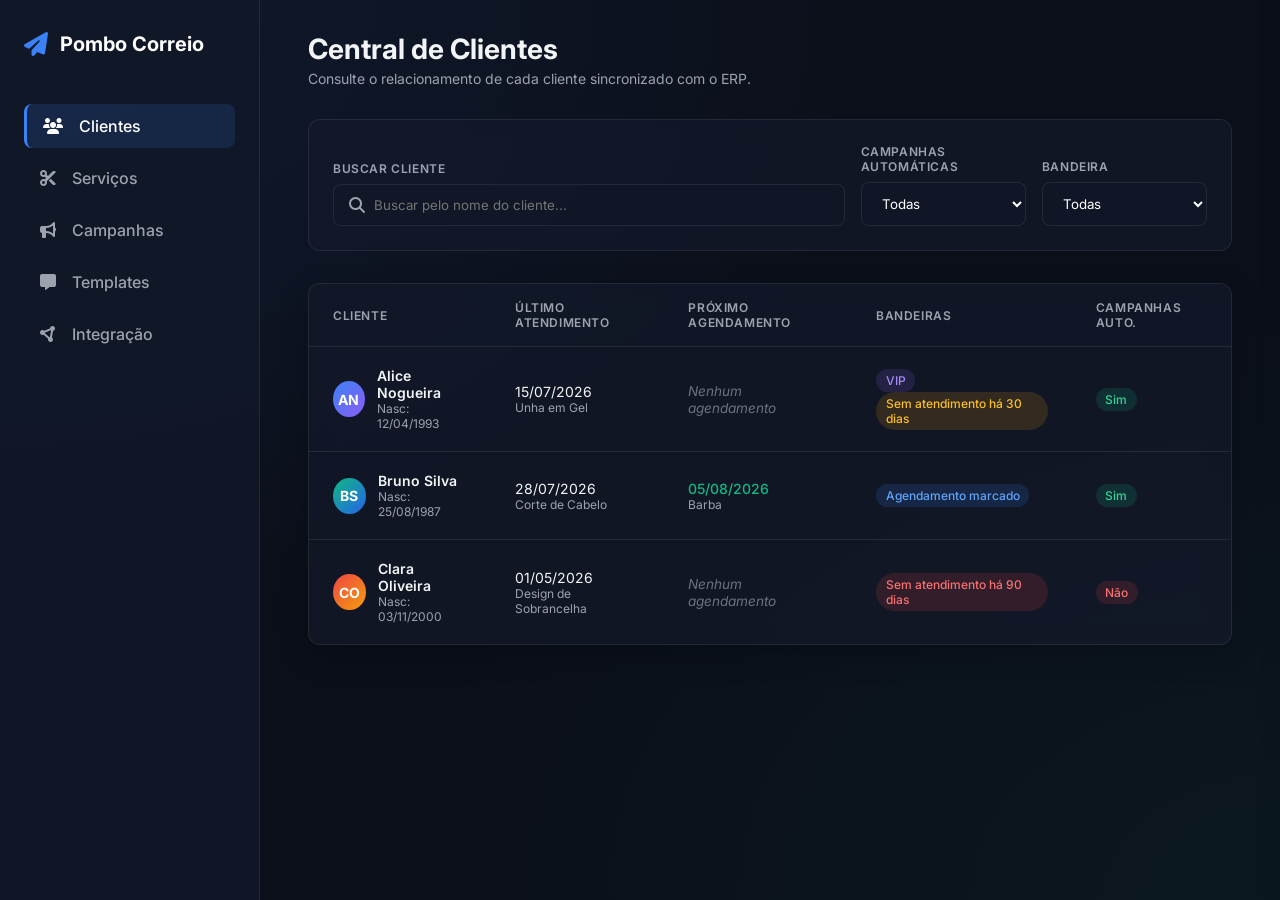
==== commit a7fd3d53: "refactor: ajusta central de clientes conforme nova documentacao modulo-clientes.md" ====
--- a/prototype.html
+++ b/prototype.html
@@ -18,6 +18,7 @@
             --card-border: rgba(255, 255, 255, 0.08);
             --text-primary: #f3f4f6;
             --text-secondary: #9ca3af;
+            --text-muted: #6b7280;
             --accent-color: #3b82f6;
             --accent-hover: #2563eb;
             --success-color: #10b981;
@@ -130,7 +131,7 @@
             margin-top: 0.25rem;
         }
 
-        /* Dashboard Cards / Filters */
+        /* Filters Section */
         .filter-section {
             background: var(--card-bg);
             border: 1px solid var(--card-border);
@@ -142,7 +143,7 @@
 
         .filter-grid {
             display: grid;
-            grid-template-columns: repeat(auto-fit, minmax(200px, 1fr));
+            grid-template-columns: 2fr 1fr 1fr 1fr;
             gap: 1rem;
             align-items: end;
         }
@@ -200,7 +201,6 @@
             overflow: hidden;
             backdrop-filter: blur(10px);
             box-shadow: 0 10px 30px rgba(0, 0, 0, 0.2);
-            transition: all 0.3s ease;
         }
 
         table {
@@ -298,7 +298,7 @@
         }
 
         .detail-header {
-            padding: 2rem;
+            padding: 2rem 2rem 1rem 2rem;
             border-bottom: 1px solid var(--card-border);
             display: flex;
             justify-content: space-between;
@@ -318,16 +318,101 @@
             color: #fff;
         }
 
+        /* Fixed Summary (Resumo Fixo) */
+        .fixed-summary-container {
+            padding: 1rem 2rem;
+            background: rgba(0,0,0,0.15);
+            border-bottom: 1px solid var(--card-border);
+        }
+
+        .fixed-summary-grid {
+            display: grid;
+            grid-template-columns: 1fr 1fr;
+            gap: 1.5rem;
+        }
+
+        .summary-block {
+            display: flex;
+            flex-direction: column;
+            gap: 0.25rem;
+        }
+
+        .summary-label {
+            font-size: 0.7rem;
+            font-weight: 700;
+            color: var(--text-secondary);
+            text-transform: uppercase;
+            letter-spacing: 0.05em;
+        }
+
+        .summary-val {
+            font-size: 0.95rem;
+            font-weight: 600;
+        }
+
+        .summary-subval {
+            font-size: 0.75rem;
+            color: var(--text-secondary);
+        }
+
         .detail-body {
             flex: 1;
             overflow-y: auto;
-            padding: 2rem;
+            padding: 1.5rem 2rem;
             display: flex;
             flex-direction: column;
-            gap: 2rem;
-        }
-
-        /* Detail layout blocks */
+            gap: 1.5rem;
+        }
+
+        /* Tabs System */
+        .tabs {
+            display: flex;
+            border-bottom: 1px solid var(--card-border);
+            gap: 1.5rem;
+            margin-bottom: 0.5rem;
+        }
+
+        .tab-btn {
+            background: none;
+            border: none;
+            color: var(--text-secondary);
+            padding: 0.75rem 0.25rem;
+            font-size: 0.85rem;
+            font-weight: 600;
+            cursor: pointer;
+            position: relative;
+            transition: color 0.3s;
+        }
+
+        .tab-btn:hover {
+            color: #fff;
+        }
+
+        .tab-btn.active {
+            color: var(--accent-color);
+        }
+
+        .tab-btn.active::after {
+            content: '';
+            position: absolute;
+            bottom: -1px;
+            left: 0;
+            right: 0;
+            height: 2px;
+            background: var(--accent-color);
+        }
+
+        .tab-content {
+            display: none;
+        }
+
+        .tab-content.active {
+            display: flex;
+            flex-direction: column;
+            gap: 1.5rem;
+        }
+
+        /* Cards and Blocks */
         .card-grid-2 {
             display: grid;
             grid-template-columns: 1fr 1fr;
@@ -342,7 +427,7 @@
         }
 
         .detail-card h3 {
-            font-size: 0.875rem;
+            font-size: 0.8rem;
             color: var(--text-secondary);
             margin-bottom: 0.75rem;
             text-transform: uppercase;
@@ -353,7 +438,7 @@
         }
 
         .detail-card .value {
-            font-size: 1.1rem;
+            font-size: 1rem;
             font-weight: 600;
         }
 
@@ -363,11 +448,11 @@
             margin-top: 0.25rem;
         }
 
-        /* Timeline styling */
+        /* Timeline */
         .timeline {
             position: relative;
             padding-left: 2rem;
-            margin-top: 1rem;
+            margin-top: 0.5rem;
         }
 
         .timeline::before {
@@ -422,7 +507,7 @@
             margin-top: 0.25rem;
         }
 
-        /* Switch for settings */
+        /* Switch toggle styling */
         .switch-container {
             display: flex;
             align-items: center;
@@ -523,7 +608,7 @@
             background: rgba(59, 130, 246, 0.1);
         }
 
-        /* Overlay blur filter backdrop when open */
+        /* Overlay Backdrop */
         .backdrop {
             position: fixed;
             top: 0;
@@ -540,7 +625,7 @@
             display: block;
         }
 
-        /* Modal encerramento de campanha */
+        /* Modal styling */
         .modal {
             position: fixed;
             top: 50%;
@@ -575,6 +660,7 @@
             font-weight: 500;
             cursor: pointer;
             border: none;
+            font-size: 0.85rem;
         }
 
         .btn-secondary {
@@ -607,7 +693,7 @@
         </div>
         <ul class="menu-items">
             <li class="active"><a href="#"><i class="fa-solid fa-users"></i>Clientes</a></li>
-            <li><a href="#"><i class="fa-solid fa-cut"></i>Serviços</a></li>
+            <li><a href="servicos.html"><i class="fa-solid fa-cut"></i>Serviços</a></li>
             <li><a href="#"><i class="fa-solid fa-bullhorn"></i>Campanhas</a></li>
             <li><a href="#"><i class="fa-solid fa-message"></i>Templates</a></li>
             <li><a href="#"><i class="fa-solid fa-circle-nodes"></i>Integração</a></li>
@@ -630,24 +716,15 @@
                     <label>Buscar Cliente</label>
                     <div class="search-input">
                         <i class="fa-solid fa-magnifying-glass"></i>
-                        <input type="text" id="searchInput" placeholder="Nome, telefone ou código ERP..." onkeyup="filterTable()">
+                        <input type="text" id="searchInput" placeholder="Buscar pelo nome do cliente..." onkeyup="filterTable()">
                     </div>
-                </div>
-                <div class="form-group">
-                    <label>Telefone</label>
-                    <select id="phoneFilter" onchange="filterTable()">
-                        <option value="all">Todos</option>
-                        <option value="valid">Válido</option>
-                        <option value="invalid">Formato inválido</option>
-                        <option value="missing">Ausente</option>
-                    </select>
                 </div>
                 <div class="form-group">
                     <label>Campanhas Automáticas</label>
                     <select id="campaignsFilter" onchange="filterTable()">
-                        <option value="all">Todos</option>
-                        <option value="allow">Sim (Autorizado)</option>
-                        <option value="block">Não (Bloqueado)</option>
+                        <option value="all">Todas</option>
+                        <option value="allow">Sim (Autorizadas)</option>
+                        <option value="block">Não (Bloqueadas)</option>
                     </select>
                 </div>
                 <div class="form-group">
@@ -658,6 +735,7 @@
                         <option value="Agendamento marcado">Agendamento marcado</option>
                         <option value="Sem atendimento há 30 dias">Inativo (30 dias)</option>
                         <option value="Sem atendimento há 90 dias">Inativo (90 dias)</option>
+                        <option value="Sem atendimento há 180 dias">Inativo (180 dias)</option>
                     </select>
                 </div>
             </div>
@@ -669,8 +747,6 @@
                 <thead>
                     <tr>
                         <th>Cliente</th>
-                        <th>ERP Código</th>
-                        <th>Contato (WhatsApp)</th>
                         <th>Último Atendimento</th>
                         <th>Próximo Agendamento</th>
                         <th>Bandeiras</th>
@@ -679,7 +755,7 @@
                 </thead>
                 <tbody id="clientTableBody">
                     <!-- Client Row 1 -->
-                    <tr class="clickable-row" onclick="openDetails('c1')" data-phone="valid" data-campaigns="allow" data-tags="VIP,Sem atendimento há 30 dias">
+                    <tr class="clickable-row" onclick="openDetails('c1')" data-campaigns="allow" data-tags="VIP,Sem atendimento há 30 dias" data-name="Alice Nogueira">
                         <td>
                             <div class="client-name-cell">
                                 <div class="avatar">AN</div>
@@ -689,17 +765,12 @@
                                 </div>
                             </div>
                         </td>
-                        <td><code style="color: var(--accent-color);">#ERP-9921</code></td>
-                        <td>
-                            <div>(11) 99888-7766</div>
-                            <span class="badge badge-success"><i class="fa-solid fa-circle-check"></i> Válido</span>
-                        </td>
                         <td>
                             <div>15/07/2026</div>
                             <div style="font-size: 0.75rem; color: var(--text-secondary);">Unha em Gel</div>
                         </td>
                         <td>
-                            <span style="color: var(--text-secondary); font-style: italic;">Nenhum</span>
+                            <span style="color: var(--text-muted); font-style: italic; font-size: 0.85rem;">Nenhum agendamento</span>
                         </td>
                         <td>
                             <span class="badge badge-purple">VIP</span>
@@ -711,7 +782,7 @@
                     </tr>
 
                     <!-- Client Row 2 -->
-                    <tr class="clickable-row" onclick="openDetails('c2')" data-phone="valid" data-campaigns="allow" data-tags="Agendamento marcado">
+                    <tr class="clickable-row" onclick="openDetails('c2')" data-campaigns="allow" data-tags="Agendamento marcado" data-name="Bruno Silva">
                         <td>
                             <div class="client-name-cell">
                                 <div class="avatar" style="background: linear-gradient(135deg, var(--success-color), #2563eb);">BS</div>
@@ -720,11 +791,6 @@
                                     <div style="font-size: 0.75rem; color: var(--text-secondary);">Nasc: 25/08/1987</div>
                                 </div>
                             </div>
-                        </td>
-                        <td><code style="color: var(--accent-color);">#ERP-9481</code></td>
-                        <td>
-                            <div>(11) 99122-3344</div>
-                            <span class="badge badge-success"><i class="fa-solid fa-circle-check"></i> Válido</span>
                         </td>
                         <td>
                             <div>28/07/2026</div>
@@ -743,7 +809,7 @@
                     </tr>
 
                     <!-- Client Row 3 -->
-                    <tr class="clickable-row" onclick="openDetails('c3')" data-phone="invalid" data-campaigns="block" data-tags="Sem atendimento há 90 dias">
+                    <tr class="clickable-row" onclick="openDetails('c3')" data-campaigns="block" data-tags="Sem atendimento há 90 dias" data-name="Clara Oliveira">
                         <td>
                             <div class="client-name-cell">
                                 <div class="avatar" style="background: linear-gradient(135deg, var(--danger-color), #f59e0b);">CO</div>
@@ -753,17 +819,12 @@
                                 </div>
                             </div>
                         </td>
-                        <td><code style="color: var(--accent-color);">#ERP-8291</code></td>
-                        <td>
-                            <div>(11) 9888-777</div>
-                            <span class="badge badge-danger"><i class="fa-solid fa-circle-xmark"></i> Inválido</span>
-                        </td>
                         <td>
                             <div>01/05/2026</div>
                             <div style="font-size: 0.75rem; color: var(--text-secondary);">Design de Sobrancelha</div>
                         </td>
                         <td>
-                            <span style="color: var(--text-secondary); font-style: italic;">Nenhum</span>
+                            <span style="color: var(--text-muted); font-style: italic; font-size: 0.85rem;">Nenhum agendamento</span>
                         </td>
                         <td>
                             <span class="badge badge-danger">Sem atendimento há 90 dias</span>
@@ -782,108 +843,153 @@
 
     <!-- DETAIL PANEL (CLIENT SHEET) -->
     <div class="detail-overlay" id="detailOverlay">
+        <!-- Drawer Header -->
         <div class="detail-header">
             <div>
-                <span class="badge badge-info" id="detailErpCode" style="margin-bottom: 0.5rem; font-family: monospace;">#ERP-9921</span>
                 <h2 id="detailName" style="font-size: 1.5rem; font-weight: 700; color: #fff;">Alice Nogueira</h2>
-                <div style="display: flex; gap: 1rem; align-items: center; margin-top: 0.5rem;">
-                    <span id="detailPhoneContainer">
-                        <i class="fa-solid fa-phone" style="color: var(--text-secondary); font-size: 0.85rem; margin-right: 0.25rem;"></i>
-                        <span id="detailPhone" style="font-size: 0.875rem;">(11) 99888-7766</span>
-                    </span>
-                    <span id="detailPhoneStatus" class="badge badge-success">Válido</span>
-                </div>
+                <div style="margin-top: 0.25rem; font-size: 0.75rem; color: var(--text-secondary);">Ficha Individual de Relacionamento</div>
             </div>
             <button class="close-btn" onclick="closeDetails()">&times;</button>
         </div>
 
-        <div class="detail-body">
-            <!-- Settings Block -->
-            <div class="switch-container">
-                <div>
-                    <div style="font-weight: 600;">Receber campanhas automáticas</div>
-                    <div style="font-size: 0.75rem; color: var(--text-secondary);">Se desativado, o cliente é removido e bloqueado de qualquer campanha.</div>
+        <!-- RESUMO FIXO (FORA DAS ABAS) -->
+        <div class="fixed-summary-container">
+            <div class="fixed-summary-grid">
+                <div class="summary-block">
+                    <span class="summary-label"><i class="fa-solid fa-clock-rotate-left"></i> Último Atendimento</span>
+                    <span class="summary-val" id="fixedLastServiceDate">15/07/2026</span>
+                    <span class="summary-subval" id="fixedLastServiceName">Unha em Gel</span>
                 </div>
-                <label class="switch">
-                    <input type="checkbox" id="allowCampaignsSwitch" onchange="toggleCampaignsPermission()">
-                    <span class="slider"></span>
-                </label>
-            </div>
-
-            <!-- Profile Info Grid -->
-            <div class="card-grid-2">
-                <div class="detail-card">
-                    <h3><i class="fa-regular fa-envelope"></i> E-mail</h3>
-                    <div class="value" id="detailEmail" style="font-size: 0.95rem;">alice@email.com</div>
-                </div>
-                <div class="detail-card">
-                    <h3><i class="fa-regular fa-calendar"></i> Nascimento</h3>
-                    <div class="value" id="detailBirthDate">12/04/1993</div>
+                <div class="summary-block">
+                    <span class="summary-label"><i class="fa-regular fa-calendar-check"></i> Próximo Agendamento</span>
+                    <span class="summary-val" id="fixedNextAppointmentDate" style="color: var(--success-color);">Nenhum agendamento</span>
+                    <span class="summary-subval" id="fixedNextAppointmentName"></span>
                 </div>
             </div>
-
-            <!-- Relationship Summary -->
-            <div class="detail-card">
-                <h3><i class="fa-solid fa-chart-line"></i> Resumo de Relacionamento</h3>
-                <div class="card-grid-2" style="margin-top: 0.5rem;">
+        </div>
+
+        <!-- Navigation Tabs -->
+        <div style="padding: 0.5rem 2rem 0 2rem;">
+            <div class="tabs">
+                <button class="tab-btn active" id="btn-tab-dados" onclick="switchTab('tab-dados')">Dados</button>
+                <button class="tab-btn" id="btn-tab-campanhas" onclick="switchTab('tab-campanhas')">Campanhas e Automações</button>
+                <button class="tab-btn" id="btn-tab-timeline" onclick="switchTab('tab-timeline')">Timeline de Eventos</button>
+            </div>
+        </div>
+
+        <!-- DRAWER BODY -->
+        <div class="detail-body">
+            
+            <!-- TAB 1: DADOS -->
+            <div class="tab-content active" id="tab-dados">
+                
+                <!-- Receber Campanhas Switch -->
+                <div class="switch-container">
                     <div>
-                        <div class="sub-value">Último Atendimento</div>
-                        <div class="value" id="detailLastService" style="font-size: 1rem; margin-top: 0.25rem;">15/07/2026</div>
-                        <div class="sub-value" id="detailLastServiceName">Unha em Gel</div>
+                        <div style="font-weight: 600; font-size: 0.9rem;">Receber campanhas automáticas</div>
+                        <div style="font-size: 0.75rem; color: var(--text-secondary);">Se desativado, o cliente é removido das campanhas atuais e bloqueado.</div>
                     </div>
-                    <div>
-                        <div class="sub-value">Próximo Agendamento</div>
-                        <div class="value" id="detailNextAppointment" style="font-size: 1rem; margin-top: 0.25rem; color: var(--success-color);">Nenhum</div>
+                    <label class="switch">
+                        <input type="checkbox" id="allowCampaignsSwitch" onchange="toggleCampaignsPermission()">
+                        <span class="slider"></span>
+                    </label>
+                </div>
+
+                <!-- Profile Info (Somente Leitura) -->
+                <div class="detail-card">
+                    <h3 style="margin-bottom: 1rem;"><i class="fa-regular fa-id-card"></i> Dados Cadastrais (ERP)</h3>
+                    <div style="display: grid; grid-template-columns: 1fr 1fr; gap: 1rem;">
+                        <div>
+                            <span class="summary-label">Telefone</span>
+                            <div style="display: flex; gap: 0.5rem; align-items: center; margin-top: 0.25rem;">
+                                <span id="detailPhone" style="font-weight: 600;">(11) 99888-7766</span>
+                                <span id="detailPhoneStatus" class="badge">Válido</span>
+                            </div>
+                        </div>
+                        <div>
+                            <span class="summary-label">E-mail</span>
+                            <div id="detailEmail" style="font-weight: 600; margin-top: 0.25rem;">alice@email.com</div>
+                        </div>
+                        <div style="grid-column: span 2;">
+                            <span class="summary-label">Data de Nascimento</span>
+                            <div id="detailBirthDate" style="font-weight: 600; margin-top: 0.25rem;">12/04/1993</div>
+                        </div>
                     </div>
                 </div>
-            </div>
-
-            <!-- Flags (Bandeiras) -->
-            <div class="detail-card">
-                <h3><i class="fa-solid fa-tags"></i> Bandeiras Aplicadas</h3>
-                <div style="margin-top: 0.5rem;">
-                    <div class="sub-value">Automáticas (calculadas pelo ERP)</div>
-                    <div class="flag-tag-container" id="automaticFlagsContainer" style="margin-top: 0.25rem; margin-bottom: 0.75rem;">
-                        <!-- Auto tags go here -->
-                    </div>
-                    <div class="sub-value">Manuais (gerenciadas pelo painel)</div>
-                    <div class="flag-tag-container" style="margin-top: 0.25rem;">
-                        <span id="manualFlagsContainer" style="display: inline-flex; gap: 0.5rem; flex-wrap: wrap;">
-                            <!-- Manual tags go here -->
-                        </span>
-                        <button class="add-flag-btn" onclick="addManualFlagPrompt()">+ Adicionar</button>
+
+                <!-- Bandeiras (Flags) -->
+                <div class="detail-card">
+                    <h3><i class="fa-solid fa-tags"></i> Bandeiras Aplicadas</h3>
+                    <div style="margin-top: 0.5rem;">
+                        <div class="summary-label" style="font-size: 0.65rem; margin-bottom: 0.25rem;">Automáticas (ERP)</div>
+                        <div class="flag-tag-container" id="automaticFlagsContainer" style="margin-bottom: 0.75rem;">
+                            <!-- Auto tags -->
+                        </div>
+                        <div class="summary-label" style="font-size: 0.65rem; margin-bottom: 0.25rem;">Manuais (Administrador)</div>
+                        <div class="flag-tag-container">
+                            <span id="manualFlagsContainer" style="display: inline-flex; gap: 0.5rem; flex-wrap: wrap;">
+                                <!-- Manual tags -->
+                            </span>
+                            <button class="add-flag-btn" onclick="addManualFlagPrompt()">+ Adicionar</button>
+                        </div>
                     </div>
                 </div>
+
+                <!-- Comunicação Resumida -->
+                <div class="detail-card">
+                    <h3><i class="fa-solid fa-paper-plane"></i> Comunicação Recente</h3>
+                    <div style="display: grid; grid-template-columns: 1fr 1fr; gap: 1rem; margin-top: 0.5rem;">
+                        <div>
+                            <span class="summary-label">Última Mensagem Enviada</span>
+                            <div style="margin-top: 0.25rem; font-size: 0.85rem;" id="lastSentMsgBlock">
+                                <div style="font-weight: 600;" id="lastMsgCampaign">Campanha</div>
+                                <div style="color: var(--text-secondary);" id="lastMsgDetails">Data e Template</div>
+                                <span class="badge badge-success" id="lastMsgStatus" style="margin-top: 0.25rem;">Sucesso</span>
+                            </div>
+                        </div>
+                        <div>
+                            <span class="summary-label">Próxima Mensagem Programada</span>
+                            <div style="margin-top: 0.25rem; font-size: 0.85rem;" id="nextSchedMsgBlock">
+                                <div style="font-weight: 600;" id="nextMsgCampaign">Campanha</div>
+                                <div style="color: var(--text-secondary);" id="nextMsgDetails">Data e Ação</div>
+                            </div>
+                        </div>
+                    </div>
+                </div>
+
+                <!-- Sincronização info -->
+                <div style="text-align: center; color: var(--text-muted); font-size: 0.75rem; border-top: 1px solid var(--card-border); padding-top: 1rem;">
+                    <i class="fa-solid fa-arrows-rotate"></i> Dados sincronizados do ERP em: <span id="detailSyncTime">28/07/2026 às 14:30</span>
+                </div>
             </div>
 
-            <!-- Active & Finished Campaigns -->
-            <div class="detail-card">
-                <h3><i class="fa-solid fa-bullhorn"></i> Campanhas e Automações</h3>
-                <div style="margin-top: 0.75rem;">
-                    <div style="font-size: 0.8rem; font-weight: 600; color: var(--text-secondary); margin-bottom: 0.5rem;">EM ANDAMENTO</div>
-                    <div id="activeCampaignsList">
-                        <!-- Campaign elements -->
+            <!-- TAB 2: CAMPANHAS E AUTOMAÇÕES -->
+            <div class="tab-content" id="tab-campanhas">
+                <div class="detail-card">
+                    <h3><i class="fa-solid fa-circle-play" style="color: var(--success-color);"></i> Participações em Andamento</h3>
+                    <div id="activeCampaignsList" style="margin-top: 0.75rem;">
+                        <!-- Active campaigns -->
                     </div>
-
-                    <div style="font-size: 0.8rem; font-weight: 600; color: var(--text-secondary); margin-top: 1.25rem; margin-bottom: 0.5rem;">HISTÓRICO / ENCERRADAS</div>
-                    <div id="finishedCampaignsList">
+                </div>
+
+                <div class="detail-card">
+                    <h3><i class="fa-solid fa-circle-stop" style="color: var(--text-secondary);"></i> Histórico / Participações Encerradas</h3>
+                    <div id="finishedCampaignsList" style="margin-top: 0.75rem;">
                         <!-- Finished campaigns -->
                     </div>
                 </div>
             </div>
 
-            <!-- Timeline -->
-            <div class="detail-card">
-                <h3><i class="fa-solid fa-clock-rotate-left"></i> Timeline de Eventos</h3>
-                <div class="timeline" id="timelineContainer">
-                    <!-- Timeline items go here -->
+            <!-- TAB 3: TIMELINE -->
+            <div class="tab-content" id="tab-timeline">
+                <div class="detail-card">
+                    <h3><i class="fa-solid fa-clock-rotate-left"></i> Timeline de Eventos</h3>
+                    <div class="timeline" id="timelineContainer">
+                        <!-- Timeline items -->
+                    </div>
                 </div>
             </div>
-            
-            <!-- Sync Metadata -->
-            <div style="text-align: center; color: var(--text-secondary); font-size: 0.75rem; margin-top: 1rem; border-top: 1px solid var(--card-border); padding-top: 1rem;">
-                <i class="fa-solid fa-arrows-rotate"></i> Dados sincronizados do ERP em: <span id="detailSyncTime">28/07/2026 às 14:30</span>
-            </div>
+
         </div>
     </div>
 
@@ -915,28 +1021,30 @@
     </div>
 
     <script>
-        // Mock Database of Clients for Details View
+        // Mock Database of Clients updated for docs/modulo-clientes.md
         const clientsData = {
             c1: {
                 id: 'c1',
                 name: 'Alice Nogueira',
-                erpCode: '#ERP-9921',
                 phone: '(11) 99888-7766',
                 phoneStatus: 'valid',
                 email: 'alice.nogueira@gmail.com',
                 birthDate: '12/04/1993',
                 allowCampaigns: true,
-                lastService: '15/07/2026',
+                lastServiceDate: '15/07/2026',
                 lastServiceName: 'Unha em Gel',
-                nextAppointment: null,
+                nextAppointmentDate: null,
+                nextAppointmentName: '',
                 automaticFlags: ['Sem atendimento há 30 dias'],
                 manualFlags: ['VIP'],
                 syncTime: '02/08/2026 às 12:00',
+                lastSentMsg: { time: '01/08/2026 10:00', campaign: 'Pós-venda Unha', template: 'Agradecimento Unha em Gel', status: 'Sucesso' },
+                nextSchedMsg: { campaign: 'Retorno Unha 15d', action: 'Lembrete de retorno', template: 'Reunião Retorno', time: '03/08/2026 10:00' },
                 activeCampaigns: [
-                    { id: 'camp1', name: 'Pós-venda Unha', step: '2 de 3', nextAction: 'Lembrete de retorno', scheduledAt: '03/08/2026 às 10:00' }
+                    { id: 'camp1', name: 'Pós-venda Unha', step: '2', totalActions: '3', nextAction: 'Lembrete de retorno', scheduledAt: '03/08/2026 às 10:00', link: '#' }
                 ],
                 finishedCampaigns: [
-                    { name: 'Boas-vindas VIP', enteredAt: '01/01/2026', finishedAt: '15/01/2026', reasonType: 'automático', reason: 'Fluxo concluído com sucesso' }
+                    { name: 'Boas-vindas VIP', enteredAt: '01/01/2026', finishedAt: '15/01/2026', step: '3', reasonType: 'automático', reason: 'Fluxo concluído com sucesso', link: '#' }
                 ],
                 timeline: [
                     { time: '02/08/2026 12:00', type: 'erp', title: 'Cliente sincronizado', desc: 'Dados importados do ERP.' },
@@ -947,21 +1055,23 @@
             c2: {
                 id: 'c2',
                 name: 'Bruno Silva',
-                erpCode: '#ERP-9481',
                 phone: '(11) 99122-3344',
                 phoneStatus: 'valid',
                 email: 'bruno.silva@outlook.com',
                 birthDate: '25/08/1987',
                 allowCampaigns: true,
-                lastService: '28/07/2026',
+                lastServiceDate: '28/07/2026',
                 lastServiceName: 'Corte de Cabelo',
-                nextAppointment: '05/08/2026 às 14:00 (Barba)',
+                nextAppointmentDate: '05/08/2026 às 14:00',
+                nextAppointmentName: 'Barba',
                 automaticFlags: ['Agendamento marcado'],
                 manualFlags: ['Atendimento especial'],
                 syncTime: '02/08/2026 às 14:30',
+                lastSentMsg: { time: '28/07/2026 18:05', campaign: 'Boas-vindas', template: 'Boas-vindas Geral', status: 'Sucesso' },
+                nextSchedMsg: null,
                 activeCampaigns: [],
                 finishedCampaigns: [
-                    { name: 'Pós-venda Cabelo', enteredAt: '28/07/2026', finishedAt: '29/07/2026', reasonType: 'automático', reason: 'Novo agendamento identificado (Barba)' }
+                    { name: 'Pós-venda Cabelo', enteredAt: '28/07/2026', finishedAt: '29/07/2026', step: '1', reasonType: 'automático', reason: 'Novo agendamento identificado', link: '#' }
                 ],
                 timeline: [
                     { time: '29/07/2026 09:00', type: 'pombo', title: 'Participação encerrada automaticamente', desc: 'Campanha: Pós-venda Cabelo. Motivo: Novo agendamento identificado.' },
@@ -972,22 +1082,24 @@
             c3: {
                 id: 'c3',
                 name: 'Clara Oliveira',
-                erpCode: '#ERP-8291',
                 phone: '(11) 9888-777',
                 phoneStatus: 'invalid',
                 email: 'clara@bol.com.br',
                 birthDate: '03/11/2000',
                 allowCampaigns: false,
-                lastService: '01/05/2026',
+                lastServiceDate: '01/05/2026',
                 lastServiceName: 'Design de Sobrancelha',
-                nextAppointment: null,
+                nextAppointmentDate: null,
+                nextAppointmentName: '',
                 automaticFlags: ['Sem atendimento há 90 dias'],
                 manualFlags: [],
                 syncTime: '02/08/2026 às 08:15',
+                lastSentMsg: null,
+                nextSchedMsg: null,
                 activeCampaigns: [],
                 finishedCampaigns: [
-                    { name: 'Reativação 90 dias', enteredAt: '30/07/2026', finishedAt: '31/07/2026', reasonType: 'automático', reason: 'Campanhas automáticas desativadas para o cliente' },
-                    { name: 'Pós-venda Sobrancelha', enteredAt: '01/05/2026', finishedAt: '02/05/2026', reasonType: 'automático', reason: 'Telefone inválido' }
+                    { name: 'Reativação 90 dias', enteredAt: '30/07/2026', finishedAt: '31/07/2026', step: '1', reasonType: 'automático', reason: 'Campanhas automáticas desativadas para o cliente', link: '#' },
+                    { name: 'Pós-venda Sobrancelha', enteredAt: '01/05/2026', finishedAt: '02/05/2026', step: '1', reasonType: 'automático', reason: 'Telefone inválido', link: '#' }
                 ],
                 timeline: [
                     { time: '31/07/2026 16:22', type: 'pombo', title: 'Campanhas automáticas bloqueadas', desc: 'O administrador alterou a permissão para Não.' },
@@ -1005,15 +1117,25 @@
             currentActiveClientId = clientId;
             const client = clientsData[clientId];
 
-            document.getElementById('detailErpCode').textContent = client.erpCode;
             document.getElementById('detailName').textContent = client.name;
+            
+            // Populate Fixed Summary
+            document.getElementById('fixedLastServiceDate').textContent = client.lastServiceDate;
+            document.getElementById('fixedLastServiceName').textContent = client.lastServiceName;
+            if (client.nextAppointmentDate) {
+                document.getElementById('fixedNextAppointmentDate').textContent = client.nextAppointmentDate;
+                document.getElementById('fixedNextAppointmentDate').style.color = 'var(--success-color)';
+                document.getElementById('fixedNextAppointmentName').textContent = client.nextAppointmentName;
+            } else {
+                document.getElementById('fixedNextAppointmentDate').textContent = 'Sem agendamento futuro';
+                document.getElementById('fixedNextAppointmentDate').style.color = 'var(--text-secondary)';
+                document.getElementById('fixedNextAppointmentName').textContent = '';
+            }
+
+            // Populate Tab 1: Dados
             document.getElementById('detailPhone').textContent = client.phone;
             document.getElementById('detailEmail').textContent = client.email || 'Não informado';
             document.getElementById('detailBirthDate').textContent = client.birthDate;
-            document.getElementById('detailLastService').textContent = client.lastService;
-            document.getElementById('detailLastServiceName').textContent = client.lastServiceName;
-            document.getElementById('detailNextAppointment').textContent = client.nextAppointment || 'Nenhum agendamento futuro';
-            document.getElementById('detailNextAppointment').style.color = client.nextAppointment ? 'var(--success-color)' : 'var(--text-secondary)';
             document.getElementById('detailSyncTime').textContent = client.syncTime;
 
             // Handle Phone Status Badge
@@ -1030,7 +1152,7 @@
                 statusBadge.innerHTML = 'Ausente';
             }
 
-            // Set Checkbox Switch for automatic campaigns
+            // Toggle switch for automatic campaigns
             document.getElementById('allowCampaignsSwitch').checked = client.allowCampaigns;
 
             // Render Automatic Tags
@@ -1038,7 +1160,7 @@
             autoTagsContainer.innerHTML = '';
             client.automaticFlags.forEach(flag => {
                 const badge = document.createElement('span');
-                badge.className = flag.includes('30') || flag.includes('90') ? 'badge badge-warning' : 'badge badge-info';
+                badge.className = flag.includes('30') || flag.includes('90') || flag.includes('180') ? 'badge badge-warning' : 'badge badge-info';
                 badge.innerHTML = `<i class="fa-solid fa-robot"></i> ${flag}`;
                 autoTagsContainer.appendChild(badge);
             });
@@ -1046,11 +1168,34 @@
             // Render Manual Tags
             renderManualTags(client);
 
-            // Render Campaigns lists
+            // Render Communication Summary
+            const lastSentBlock = document.getElementById('lastSentMsgBlock');
+            if (client.lastSentMsg) {
+                lastSentBlock.style.display = 'block';
+                document.getElementById('lastMsgCampaign').textContent = client.lastSentMsg.campaign;
+                document.getElementById('lastMsgDetails').textContent = `${client.lastSentMsg.time} | Template: ${client.lastSentMsg.template}`;
+                document.getElementById('lastMsgStatus').textContent = client.lastSentMsg.status;
+            } else {
+                lastSentBlock.style.display = 'none';
+            }
+
+            const nextSchedBlock = document.getElementById('nextSchedMsgBlock');
+            if (client.nextSchedMsg) {
+                nextSchedBlock.style.display = 'block';
+                document.getElementById('nextMsgCampaign').textContent = client.nextSchedMsg.campaign;
+                document.getElementById('nextMsgDetails').textContent = `Programada para: ${client.nextSchedMsg.time} | Ação: ${client.nextSchedMsg.action}`;
+            } else {
+                nextSchedBlock.style.display = 'none';
+            }
+
+            // Render Tab 2: Campanhas
             renderCampaigns(client);
 
-            // Render Timeline
+            // Render Tab 3: Timeline
             renderTimeline(client);
+
+            // Reset tabs navigation to Dados by default
+            switchTab('tab-dados');
 
             // Open Overlay Panel
             document.getElementById('detailOverlay').classList.add('open');
@@ -1063,7 +1208,7 @@
             currentActiveClientId = null;
         }
 
-        // Render Manual Tags Helper
+        // Render Manual Tags
         function renderManualTags(client) {
             const manualContainer = document.getElementById('manualFlagsContainer');
             manualContainer.innerHTML = '';
@@ -1082,14 +1227,14 @@
             }
         }
 
-        // Add Manual Flag Prompt
+        // Add Manual Flag
         function addManualFlagPrompt() {
-            const flagName = prompt("Digite o nome da nova bandeira manual (ex: VIP, Pendente, Reclamante):");
+            const flagName = prompt("Digite o nome da nova bandeira manual (ex: VIP, Prioritário):");
             if (flagName && flagName.trim() !== '') {
                 const client = clientsData[currentActiveClientId];
                 if (!client.manualFlags.includes(flagName.trim())) {
                     client.manualFlags.push(flagName.trim());
-                    // Add event to timeline
+                    
                     const now = new Date();
                     client.timeline.unshift({
                         time: now.toLocaleDateString('pt-BR') + ' ' + now.toLocaleTimeString('pt-BR', {hour: '2-digit', minute:'2-digit'}),
@@ -1122,34 +1267,31 @@
             updateMainTableTags(currentActiveClientId);
         }
 
-        // Sync main table rows tags with data changes
+        // Main table tag synchronizer
         function updateMainTableTags(clientId) {
-            // Re-render table cell labels
             const client = clientsData[clientId];
             const rows = document.querySelectorAll('#clientTableBody tr');
             rows.forEach(row => {
                 if (row.getAttribute('onclick').includes(clientId)) {
-                    // Update dataset tags
                     const allTags = [...client.automaticFlags, ...client.manualFlags];
                     row.setAttribute('data-tags', allTags.join(','));
                     
-                    // Find Tag cell (6th cell, index 5)
                     const cells = row.getElementsByTagName('td');
-                    if (cells.length > 5) {
-                        cells[5].innerHTML = '';
+                    if (cells.length > 3) {
+                        cells[3].innerHTML = '';
                         client.manualFlags.forEach(f => {
-                            cells[5].innerHTML += `<span class="badge badge-purple">${f}</span> `;
+                            cells[3].innerHTML += `<span class="badge badge-purple">${f}</span> `;
                         });
                         client.automaticFlags.forEach(f => {
-                            const cls = f.includes('30') || f.includes('90') ? 'badge badge-warning' : 'badge badge-info';
-                            cells[5].innerHTML += `<span class="badge ${cls}">${f}</span> `;
+                            const cls = f.includes('30') || f.includes('90') || f.includes('180') ? 'badge badge-warning' : 'badge badge-info';
+                            cells[3].innerHTML += `<span class="badge ${cls}">${f}</span> `;
                         });
                     }
                 }
             });
         }
 
-        // Toggle Automatic Campaigns Permission Switch
+        // Toggle Automatic Campaigns Switch
         function toggleCampaignsPermission() {
             const isChecked = document.getElementById('allowCampaignsSwitch').checked;
             const client = clientsData[currentActiveClientId];
@@ -1158,15 +1300,17 @@
             const now = new Date();
             
             if (!isChecked) {
-                // If disabled, must automatically cancel active campaigns
+                // Remove active campaigns
                 if (client.activeCampaigns.length > 0) {
                     client.activeCampaigns.forEach(camp => {
                         client.finishedCampaigns.unshift({
                             name: camp.name,
-                            enteredAt: '01/01/2026', // Mock start date
+                            enteredAt: '01/01/2026',
                             finishedAt: now.toLocaleDateString('pt-BR'),
+                            step: camp.step,
                             reasonType: 'automático',
-                            reason: 'Campanhas automáticas desativadas para o cliente'
+                            reason: 'Campanhas automáticas desativadas para o cliente',
+                            link: '#'
                         });
                     });
                     client.activeCampaigns = [];
@@ -1176,7 +1320,7 @@
                     time: now.toLocaleDateString('pt-BR') + ' ' + now.toLocaleTimeString('pt-BR', {hour: '2-digit', minute:'2-digit'}),
                     type: 'pombo',
                     title: 'Campanhas automáticas bloqueadas',
-                    desc: 'O administrador alterou a permissão para Não. Participações em andamento encerradas.'
+                    desc: 'O administrador alterou a permissão para Não. Participações ativas encerradas.'
                 });
             } else {
                 client.timeline.unshift({
@@ -1187,14 +1331,14 @@
                 });
             }
 
-            // Sync main table badge
+            // Sync main table row
             const rows = document.querySelectorAll('#clientTableBody tr');
             rows.forEach(row => {
                 if (row.getAttribute('onclick').includes(currentActiveClientId)) {
                     row.setAttribute('data-campaigns', isChecked ? 'allow' : 'block');
                     const cells = row.getElementsByTagName('td');
-                    if (cells.length > 6) {
-                        cells[6].innerHTML = isChecked ? '<span class="badge badge-success">Sim</span>' : '<span class="badge badge-danger">Não</span>';
+                    if (cells.length > 4) {
+                        cells[4].innerHTML = isChecked ? '<span class="badge badge-success">Sim</span>' : '<span class="badge badge-danger">Não</span>';
                     }
                 }
             });
@@ -1203,7 +1347,7 @@
             renderTimeline(client);
         }
 
-        // Render Campaigns list in Details Panel
+        // Render Campaigns list in Tab 2
         function renderCampaigns(client) {
             const activeContainer = document.getElementById('activeCampaignsList');
             const finishedContainer = document.getElementById('finishedCampaignsList');
@@ -1228,10 +1372,13 @@
                         <div>
                             <div style="font-weight: 600; color: #fff;">${camp.name}</div>
                             <div style="font-size: 0.75rem; color: var(--text-secondary); margin-top: 0.2rem;">
-                                Etapa: ${camp.step} | Próxima: <strong>${camp.nextAction}</strong> (${camp.scheduledAt})
+                                Etapa: ${camp.step} de ${camp.totalActions} | Próxima: <strong>${camp.nextAction}</strong> (${camp.scheduledAt})
                             </div>
                         </div>
-                        <button class="btn btn-secondary" style="padding: 0.35rem 0.75rem; font-size: 0.75rem; color: var(--danger-color); border: 1px solid rgba(239,68,68,0.2);" onclick="openStopCampaignModal('${camp.id}')">Parar</button>
+                        <div style="display: flex; gap: 0.5rem;">
+                            <a href="${camp.link}" class="btn btn-secondary" style="padding: 0.35rem 0.6rem; font-size: 0.75rem;"><i class="fa-solid fa-arrow-up-right-from-square"></i> Abrir</a>
+                            <button class="btn btn-secondary" style="padding: 0.35rem 0.6rem; font-size: 0.75rem; color: var(--danger-color); border-color: rgba(239,68,68,0.2);" onclick="openStopCampaignModal('${camp.id}')">Parar</button>
+                        </div>
                     `;
                     activeContainer.appendChild(item);
                 });
@@ -1240,22 +1387,25 @@
             // Finished list
             finishedContainer.innerHTML = '';
             if (client.finishedCampaigns.length === 0) {
-                finishedContainer.innerHTML = '<div style="font-size: 0.85rem; color: var(--text-secondary); font-style: italic;">Nenhum histórico disponível.</div>';
+                finishedContainer.innerHTML = '<div style="font-size: 0.85rem; color: var(--text-secondary); font-style: italic;">Nenhuma participação encerrada no histórico.</div>';
             } else {
                 client.finishedCampaigns.forEach(camp => {
                     const item = document.createElement('div');
                     item.style.borderBottom = '1px solid rgba(255,255,255,0.04)';
-                    item.style.padding = '0.5rem 0';
+                    item.style.padding = '0.75rem 0';
                     item.innerHTML = `
                         <div style="display: flex; justify-content: space-between; align-items: start;">
-                            <div style="font-size: 0.85rem; font-weight: 500;">${camp.name}</div>
-                            <span class="badge ${camp.reasonType === 'manual' ? 'badge-danger' : 'badge-info'}" style="font-size: 0.65rem;">
-                                ${camp.reasonType}
-                            </span>
+                            <div>
+                                <span style="font-size: 0.85rem; font-weight: 600; color: #fff;">${camp.name}</span>
+                                <span class="badge ${camp.reasonType === 'manual' ? 'badge-danger' : 'badge-info'}" style="font-size: 0.65rem; margin-left: 0.25rem;">
+                                    ${camp.reasonType}
+                                </span>
+                            </div>
+                            <a href="${camp.link}" style="font-size: 0.75rem; color: var(--accent-color); text-decoration: none;"><i class="fa-solid fa-arrow-up-right-from-square"></i> Ver Campanha</a>
                         </div>
-                        <div style="font-size: 0.75rem; color: var(--text-secondary); margin-top: 0.15rem;">
-                            Período: ${camp.enteredAt} a ${camp.finishedAt} <br>
-                            Motivo: <span style="color: #f3f4f6;">${camp.reason}</span>
+                        <div style="font-size: 0.75rem; color: var(--text-secondary); margin-top: 0.25rem;">
+                            Período: ${camp.enteredAt} a ${camp.finishedAt} | Encerrada na Etapa ${camp.step} <br>
+                            Motivo: <span style="color: #f3f4f6; font-weight: 500;">${camp.reason}</span>
                         </div>
                     `;
                     finishedContainer.appendChild(item);
@@ -1263,7 +1413,7 @@
             }
         }
 
-        // Render Timeline list in Details Panel
+        // Render Timeline in Tab 3
         function renderTimeline(client) {
             const container = document.getElementById('timelineContainer');
             container.innerHTML = '';
@@ -1279,6 +1429,18 @@
             });
         }
 
+        // Switch Tabs Logic inside details overlay
+        function switchTab(tabId) {
+            const buttons = document.querySelectorAll('.tab-btn');
+            const contents = document.querySelectorAll('.tab-content');
+
+            buttons.forEach(btn => btn.classList.remove('active'));
+            contents.forEach(content => content.classList.remove('active'));
+
+            document.getElementById(`btn-${tabId}`).classList.add('active');
+            document.getElementById(tabId).classList.add('active');
+        }
+
         // Stop Campaign Dialog Functions
         function openStopCampaignModal(campaignId) {
             selectedCampaignToStop = campaignId;
@@ -1290,7 +1452,6 @@
             selectedCampaignToStop = null;
         }
 
-        // Toggle other reason text field
         function toggleOtherReasonInput() {
             const selectValue = document.getElementById('stopReasonSelect').value;
             const otherGroup = document.getElementById('otherReasonGroup');
@@ -1324,8 +1485,10 @@
                     name: camp.name,
                     enteredAt: '01/01/2026',
                     finishedAt: now.toLocaleDateString('pt-BR'),
+                    step: camp.step,
                     reasonType: 'manual',
-                    reason: reason
+                    reason: reason,
+                    link: '#'
                 });
 
                 // Remove from active
@@ -1346,29 +1509,26 @@
             closeStopCampaignModal();
         }
 
-        // Table Filtering Functions
+        // Table Filtering (main list)
         function filterTable() {
             const searchVal = document.getElementById('searchInput').value.toLowerCase();
-            const phoneVal = document.getElementById('phoneFilter').value;
             const campaignsVal = document.getElementById('campaignsFilter').value;
             const tagVal = document.getElementById('tagFilter').value;
 
             const rows = document.querySelectorAll('#clientTableBody tr');
 
             rows.forEach(row => {
-                const text = row.innerText.toLowerCase();
-                const phone = row.getAttribute('data-phone');
+                const name = row.getAttribute('data-name').toLowerCase();
                 const campaigns = row.getAttribute('data-campaigns');
                 const tags = row.getAttribute('data-tags') || '';
 
-                const matchesSearch = text.includes(searchVal);
-                const matchesPhone = phoneVal === 'all' || phone === phoneVal;
+                const matchesSearch = name.includes(searchVal);
                 const matchesCampaigns = campaignsVal === 'all' || 
                                           (campaignsVal === 'allow' && campaigns === 'allow') ||
                                           (campaignsVal === 'block' && campaigns === 'block');
                 const matchesTag = tagVal === 'all' || tags.includes(tagVal);
 
-                if (matchesSearch && matchesPhone && matchesCampaigns && matchesTag) {
+                if (matchesSearch && matchesCampaigns && matchesTag) {
                     row.style.display = '';
                 } else {
                     row.style.display = 'none';
